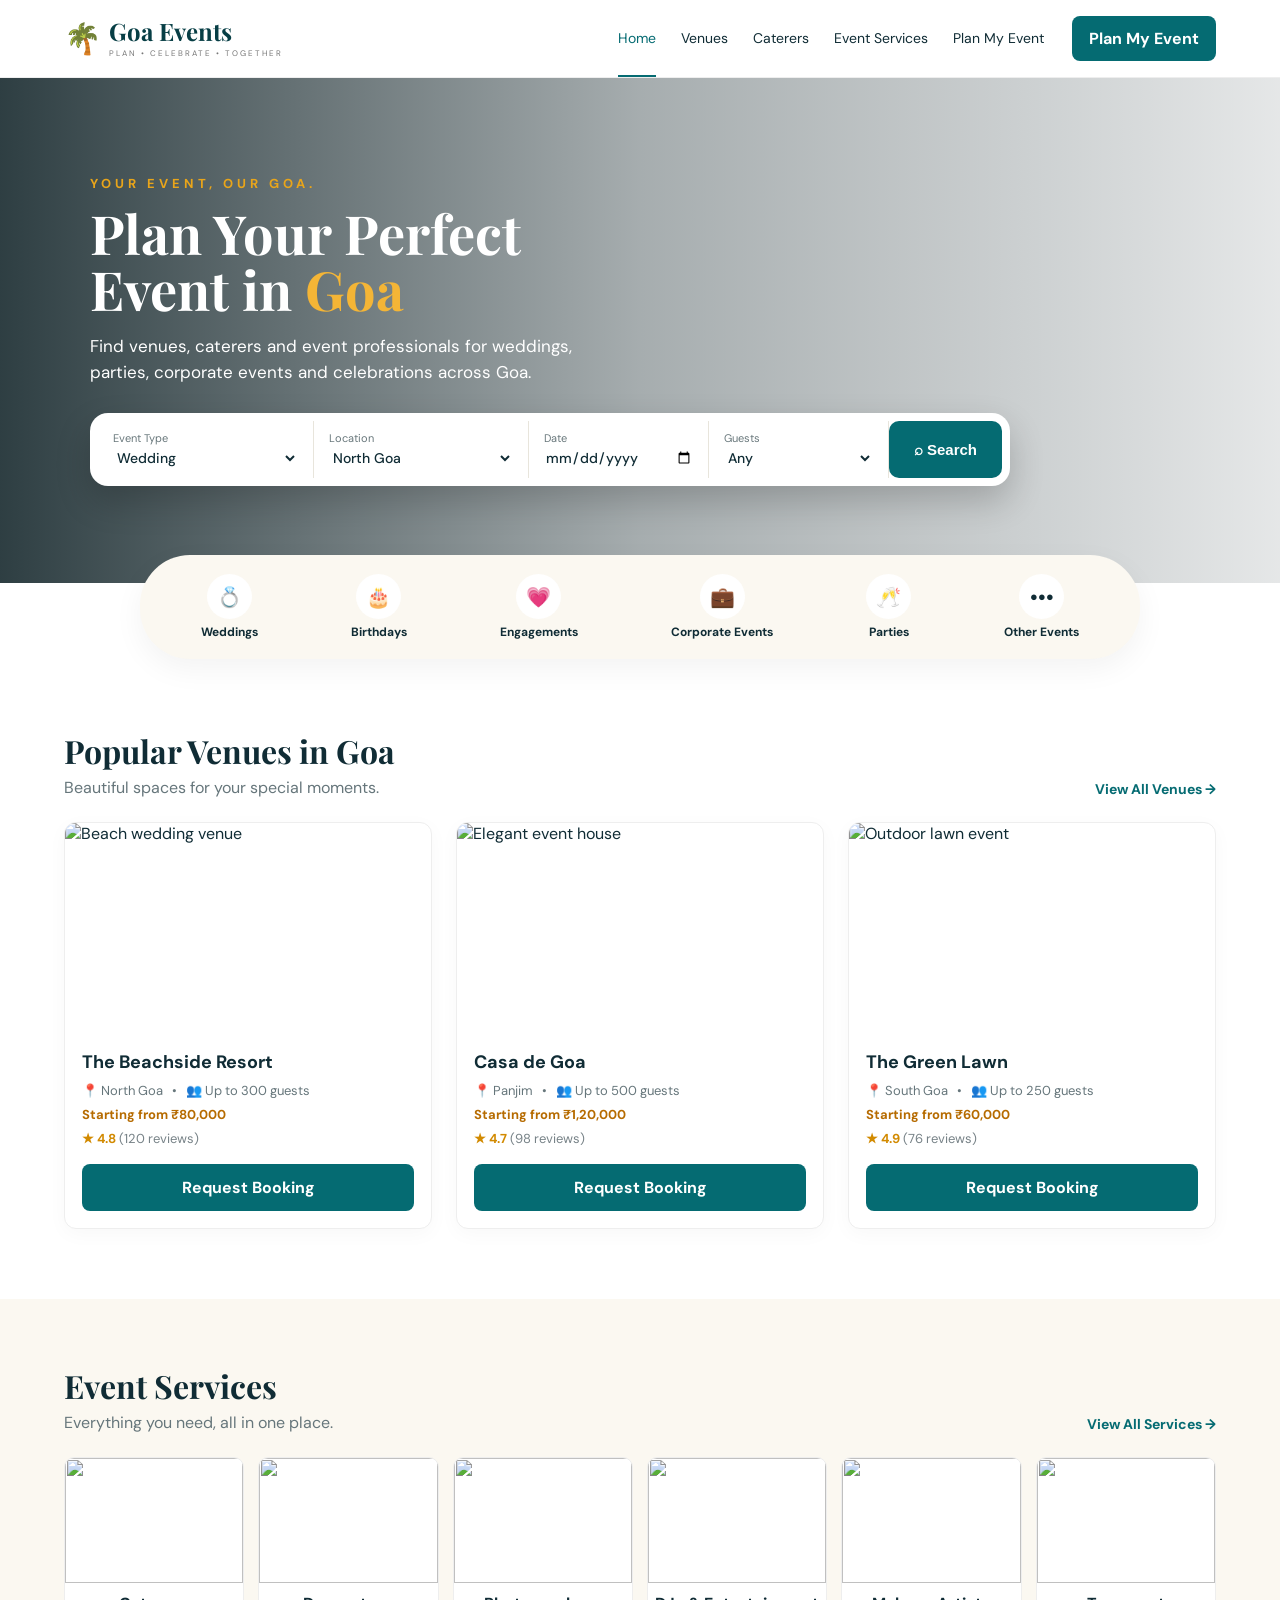
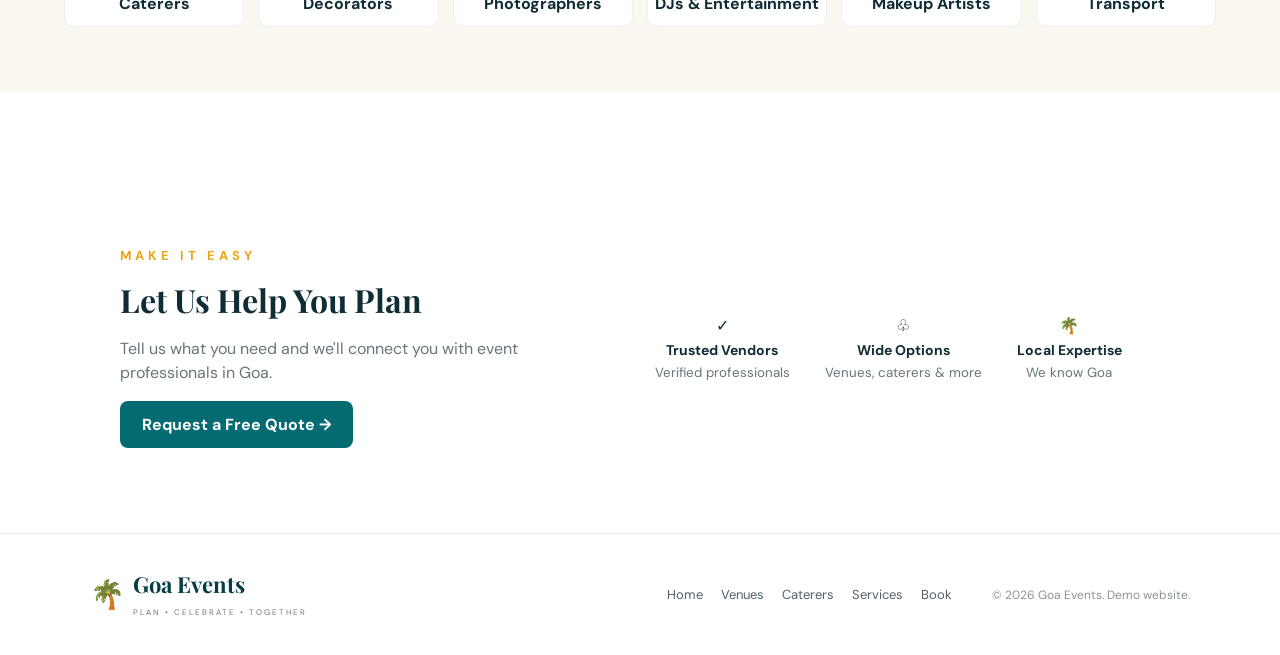
==== index.html @ 81d7f21c "Add files via upload" ====
<!DOCTYPE html>
<html lang="en">
<head>
  <meta charset="UTF-8">
  <meta name="viewport" content="width=device-width, initial-scale=1.0">
  <title>Goa Events | Plan Your Perfect Event in Goa</title>
  <meta name="description" content="Find venues, caterers and event professionals for weddings, parties and celebrations across Goa.">
  <link rel="preconnect" href="https://fonts.googleapis.com">
  <link rel="preconnect" href="https://fonts.gstatic.com" crossorigin>
  <link href="https://fonts.googleapis.com/css2?family=DM+Sans:wght@400;500;600;700&family=Playfair+Display:wght@600;700&display=swap" rel="stylesheet">
  <link rel="stylesheet" href="styles.css">
</head>
<body>
<header class="nav">
  <a class="brand" href="index.html"><span class="brand-mark">🌴</span><span><strong>Goa Events</strong><small>PLAN • CELEBRATE • TOGETHER</small></span></a>
  <nav>
    <a class="active" href="index.html">Home</a><a href="venues.html">Venues</a><a href="caterers.html">Caterers</a><a href="services.html">Event Services</a><a href="booking.html">Plan My Event</a>
  </nav>
  <a class="btn small" href="booking.html">Plan My Event</a>
  <button class="menu" aria-label="Open menu">☰</button>
</header>

<main>
<section class="hero">
  <div class="hero-overlay"></div>
  <div class="hero-content">
    <p class="eyebrow">YOUR EVENT, OUR GOA.</p>
    <h1>Plan Your Perfect<br>Event in <em>Goa</em></h1>
    <p class="hero-copy">Find venues, caterers and event professionals for weddings, parties, corporate events and celebrations across Goa.</p>
    <form class="searchbar" action="venues.html">
      <label>Event Type<select name="type"><option>Wedding</option><option>Birthday</option><option>Engagement</option><option>Corporate Event</option><option>Party</option></select></label>
      <label>Location<select name="location"><option>North Goa</option><option>Panjim</option><option>South Goa</option><option>Any Location</option></select></label>
      <label>Date<input type="date" name="date"></label>
      <label>Guests<select name="guests"><option>Any</option><option>50–100</option><option>100–200</option><option>200–300</option><option>300+</option></select></label>
      <button class="search-btn" type="submit">⌕ Search</button>
    </form>
  </div>
</section>

<section class="category-strip">
  <a href="venues.html"><span>💍</span>Weddings</a><a href="venues.html"><span>🎂</span>Birthdays</a><a href="venues.html"><span>💗</span>Engagements</a><a href="venues.html"><span>💼</span>Corporate Events</a><a href="venues.html"><span>🥂</span>Parties</a><a href="booking.html"><span>•••</span>Other Events</a>
</section>

<section class="section">
  <div class="section-head"><div><h2>Popular Venues in Goa</h2><p>Beautiful spaces for your special moments.</p></div><a href="venues.html" class="text-link">View All Venues →</a></div>
  <div class="cards">
    <article class="card"><img src="https://images.unsplash.com/photo-1519225421980-715cb0215aed?auto=format&fit=crop&w=900&q=80" alt="Beach wedding venue"><div class="card-body"><h3>The Beachside Resort</h3><p>📍 North Goa &nbsp; • &nbsp; 👥 Up to 300 guests</p><p class="price">Starting from ₹80,000</p><p class="rating">★ 4.8 <span>(120 reviews)</span></p><a class="btn full" href="booking.html?venue=The%20Beachside%20Resort">Request Booking</a></div></article>
    <article class="card"><img src="https://images.unsplash.com/photo-1601918774946-25832a4be0d6?auto=format&fit=crop&w=900&q=80" alt="Elegant event house"><div class="card-body"><h3>Casa de Goa</h3><p>📍 Panjim &nbsp; • &nbsp; 👥 Up to 500 guests</p><p class="price">Starting from ₹1,20,000</p><p class="rating">★ 4.7 <span>(98 reviews)</span></p><a class="btn full" href="booking.html?venue=Casa%20de%20Goa">Request Booking</a></div></article>
    <article class="card"><img src="https://images.unsplash.com/photo-1507504031003-b417219a0fde?auto=format&fit=crop&w=900&q=80" alt="Outdoor lawn event"><div class="card-body"><h3>The Green Lawn</h3><p>📍 South Goa &nbsp; • &nbsp; 👥 Up to 250 guests</p><p class="price">Starting from ₹60,000</p><p class="rating">★ 4.9 <span>(76 reviews)</span></p><a class="btn full" href="booking.html?venue=The%20Green%20Lawn">Request Booking</a></div></article>
  </div>
</section>

<section class="section soft">
  <div class="section-head"><div><h2>Event Services</h2><p>Everything you need, all in one place.</p></div><a href="services.html" class="text-link">View All Services →</a></div>
  <div class="service-grid">
    <a href="caterers.html"><img src="https://images.unsplash.com/photo-1555244162-803834f70033?auto=format&fit=crop&w=600&q=80"><b>Caterers</b></a>
    <a href="services.html"><img src="https://images.unsplash.com/photo-1478146896981-b80fe463b330?auto=format&fit=crop&w=600&q=80"><b>Decorators</b></a>
    <a href="services.html"><img src="https://images.unsplash.com/photo-1516035069371-29a1b244cc32?auto=format&fit=crop&w=600&q=80"><b>Photographers</b></a>
    <a href="services.html"><img src="https://images.unsplash.com/photo-1492684223066-81342ee5ff30?auto=format&fit=crop&w=600&q=80"><b>DJs & Entertainment</b></a>
    <a href="services.html"><img src="https://images.unsplash.com/photo-1487412947147-5cebf100ffc2?auto=format&fit=crop&w=600&q=80"><b>Makeup Artists</b></a>
    <a href="services.html"><img src="https://images.unsplash.com/photo-1549317661-bd32c8ce0db2?auto=format&fit=crop&w=600&q=80"><b>Transport</b></a>
  </div>
</section>

<section class="cta">
  <div><p class="eyebrow">MAKE IT EASY</p><h2>Let Us Help You Plan</h2><p>Tell us what you need and we'll connect you with event professionals in Goa.</p><a class="btn" href="booking.html">Request a Free Quote →</a></div>
  <div class="trust"><div>✓<b>Trusted Vendors</b><small>Verified professionals</small></div><div>♧<b>Wide Options</b><small>Venues, caterers & more</small></div><div>🌴<b>Local Expertise</b><small>We know Goa</small></div></div>
</section>
</main>

<footer><div class="footer-brand"><span>🌴</span><div><strong>Goa Events</strong><small>PLAN • CELEBRATE • TOGETHER</small></div></div><div class="footer-links"><a href="index.html">Home</a><a href="venues.html">Venues</a><a href="caterers.html">Caterers</a><a href="services.html">Services</a><a href="booking.html">Book</a></div><p>© 2026 Goa Events. Demo website.</p></footer>
<script src="script.js"></script>
</body>
</html>
---- styles.css ----
:root{--teal:#056b72;--teal2:#073e45;--gold:#e9a51a;--cream:#fbf8f1;--ink:#102c35;--muted:#66767b;--white:#fff;--line:#e8e5dc}*{box-sizing:border-box}body{margin:0;font-family:"DM Sans",sans-serif;color:var(--ink);background:#fff}a{text-decoration:none;color:inherit}.nav{height:78px;display:flex;align-items:center;gap:28px;padding:0 5%;background:#fff;position:sticky;top:0;z-index:10;border-bottom:1px solid #eee}.brand{display:flex;align-items:center;gap:8px;margin-right:auto}.brand-mark{font-size:30px}.brand strong{display:block;font-family:"Playfair Display",serif;font-size:24px;color:var(--teal2);line-height:1}.brand small{display:block;font-size:8px;letter-spacing:2px;color:#777;margin-top:5px}.nav nav{display:flex;gap:25px;font-size:14px}.nav nav a{padding:28px 0;border-bottom:2px solid transparent}.nav nav a.active,.nav nav a:hover{color:var(--teal);border-color:var(--teal)}.btn{display:inline-flex;align-items:center;justify-content:center;background:var(--teal);color:white;border:0;border-radius:8px;padding:13px 22px;font-weight:700;cursor:pointer}.btn:hover{background:var(--teal2)}.btn.small{padding:12px 17px}.btn.full{width:100%;margin-top:10px}.menu{display:none;border:0;background:none;font-size:25px}.hero{min-height:505px;display:flex;align-items:center;position:relative;background:url("https://images.unsplash.com/photo-1519225421980-715cb0215aed?auto=format&fit=crop&w=1800&q=85") center/cover}.hero-overlay{position:absolute;inset:0;background:linear-gradient(90deg,rgba(0,20,25,.82),rgba(0,20,25,.35),rgba(0,20,25,.1))}.hero-content{position:relative;color:#fff;width:min(1100px,90%);margin:auto;padding:60px 0}.eyebrow{letter-spacing:4px;font-size:13px;margin:0 0 14px;color:var(--gold);font-weight:700}.hero h1,.page-hero h1{font-family:"Playfair Display",serif;font-size:54px;line-height:1.03;margin:0 0 16px}.hero h1 em,.page-hero h1 em{color:#f4b536;font-style:normal}.hero-copy{font-size:17px;line-height:1.5;max-width:540px;margin-bottom:28px}.searchbar{display:grid;grid-template-columns:1.2fr 1.2fr 1fr 1fr auto;background:#fff;color:var(--ink);border-radius:18px;padding:8px;max-width:920px;box-shadow:0 15px 35px rgba(0,0,0,.2)}.searchbar label{padding:10px 15px;border-right:1px solid var(--line);font-size:11px;color:#68777b}.searchbar select,.searchbar input{display:block;border:0;background:none;font:500 14px "DM Sans";color:var(--ink);outline:0;width:100%;margin-top:3px}.search-btn{border:0;border-radius:10px;background:var(--teal);color:white;padding:0 25px;font-weight:700;font-size:15px}.category-strip{width:min(1000px,90%);margin:-28px auto 45px;background:var(--cream);border-radius:50px;box-shadow:0 10px 30px #0000000d;display:flex;justify-content:space-around;padding:14px;position:relative}.category-strip a{display:flex;flex-direction:column;align-items:center;gap:5px;font-size:12px;font-weight:700;padding:5px 15px}.category-strip span{display:grid;place-items:center;width:45px;height:45px;border-radius:50%;background:#fff;font-size:20px}.section{width:min(1200px,90%);margin:70px auto}.section.soft{width:100%;padding:65px 5%;background:var(--cream)}.section-head{display:flex;justify-content:space-between;align-items:end;margin-bottom:24px}.section h2,.cta h2{font-family:"Playfair Display",serif;font-size:32px;margin:0 0 5px}.section-head p{margin:0;color:var(--muted)}.text-link{font-weight:700;color:var(--teal);font-size:14px}.cards{display:grid;grid-template-columns:repeat(3,1fr);gap:24px}.card{border:1px solid #eee;border-radius:12px;overflow:hidden;background:white;box-shadow:0 5px 20px #00000008}.card img{width:100%;height:210px;object-fit:cover;display:block}.card-body{padding:17px}.card h3{margin:0 0 8px;font-size:18px}.card p{font-size:13px;color:var(--muted);margin:7px 0}.card .price{color:#b66b00;font-weight:700}.rating{color:#d28a00!important;font-weight:700}.rating span{color:#778287;font-weight:400}.service-grid{display:grid;grid-template-columns:repeat(6,1fr);gap:14px}.service-grid a{background:#fff;border:1px solid #eee;border-radius:10px;overflow:hidden;text-align:center;padding-bottom:12px}.service-grid img{width:100%;height:125px;object-fit:cover;display:block;margin-bottom:10px}.service-grid.large{grid-template-columns:repeat(3,1fr);gap:25px}.service-grid.large a{text-align:left;padding-bottom:20px}.service-grid.large h3,.service-grid.large p{padding:0 18px}.service-grid.large p{color:var(--muted);font-size:14px}.cta{background:url("https://images.unsplash.com/photo-1507525428034-b723cf961d3e?auto=format&fit=crop&w=1800&q=80") center/cover;min-height:350px;padding:55px 7%;display:flex;gap:60px;align-items:center}.cta>div:first-child{background:#ffffffeb;padding:30px;border-radius:18px;max-width:480px}.cta p:not(.eyebrow){color:var(--muted);line-height:1.5}.trust{background:#ffffffeb;border-radius:18px;padding:25px;display:flex;gap:35px}.trust div{display:flex;flex-direction:column;gap:5px;text-align:center}.trust div:first-letter{font-size:25px}.trust b{font-size:14px}.trust small{color:var(--muted)}footer{padding:35px 7%;display:flex;align-items:center;gap:40px;border-top:1px solid #eee;background:#fff}footer .footer-brand{display:flex;gap:8px;align-items:center;margin-right:auto}footer .footer-brand>span{font-size:28px}footer strong{font-family:"Playfair Display";font-size:22px;display:block;color:var(--teal2)}footer small{font-size:8px;letter-spacing:2px;color:#777}footer .footer-links{display:flex;gap:18px;font-size:13px;color:#516168}footer>p{font-size:12px;color:#899398}.page-hero{padding:75px 7%;background:var(--cream);text-align:center}.page-hero .eyebrow{color:var(--teal)}.page-hero h1{font-size:50px}.page-hero p:last-child{color:var(--muted);font-size:17px}.page-hero.compact{padding-bottom:55px}.filters{display:flex;gap:12px;margin-bottom:28px}.filters input,.filters select{padding:14px;border:1px solid #ddd;border-radius:8px;background:#fff;font:inherit}.filters input{flex:1}.venue-list{grid-template-columns:repeat(3,1fr)}.form-section{width:min(900px,90%);margin:60px auto}.booking-form{border:1px solid #e8e5dc;border-radius:18px;padding:35px;box-shadow:0 10px 30px #00000008}.booking-form h2{font-family:"Playfair Display";font-size:30px;margin-top:0}.muted{color:var(--muted)}.form-grid{display:grid;grid-template-columns:1fr 1fr;gap:18px}.booking-form label{display:block;font-weight:700;font-size:13px;margin:14px 0}.booking-form input,.booking-form select,.booking-form textarea{display:block;width:100%;margin-top:7px;border:1px solid #ddd;border-radius:8px;padding:13px;font:inherit}.form-message{margin-top:18px;font-weight:700;color:var(--teal)}@media(max-width:900px){.nav nav,.nav>.btn{display:none}.menu{display:block}.hero h1{font-size:43px}.searchbar{grid-template-columns:1fr 1fr}.searchbar label:nth-child(3),.searchbar label:nth-child(4){display:none}.search-btn{min-height:50px}.cards,.venue-list{grid-template-columns:1fr 1fr}.service-grid{grid-template-columns:repeat(3,1fr)}.cta{flex-direction:column}.trust{flex-wrap:wrap;justify-content:center}footer{flex-wrap:wrap}.footer-links{order:3;width:100%}}@media(max-width:600px){.nav{height:68px;padding:0 5%}.brand strong{font-size:20px}.hero{min-height:590px}.hero-content{padding-top:35px}.hero h1{font-size:39px}.searchbar{grid-template-columns:1fr}.searchbar label{display:block!important;border-right:0;border-bottom:1px solid var(--line)}.category-strip{border-radius:20px;display:grid;grid-template-columns:repeat(3,1fr);gap:5px}.cards,.venue-list,.service-grid.large{grid-template-columns:1fr}.service-grid{grid-template-columns:repeat(2,1fr)}.section{margin:45px auto}.section-head{align-items:start;gap:10px;flex-direction:column}.page-hero h1{font-size:40px}.filters{flex-direction:column}.form-grid{grid-template-columns:1fr}.booking-form{padding:22px}footer{padding:30px 5%;flex-direction:column;align-items:flex-start}.footer-links{flex-wrap:wrap}}
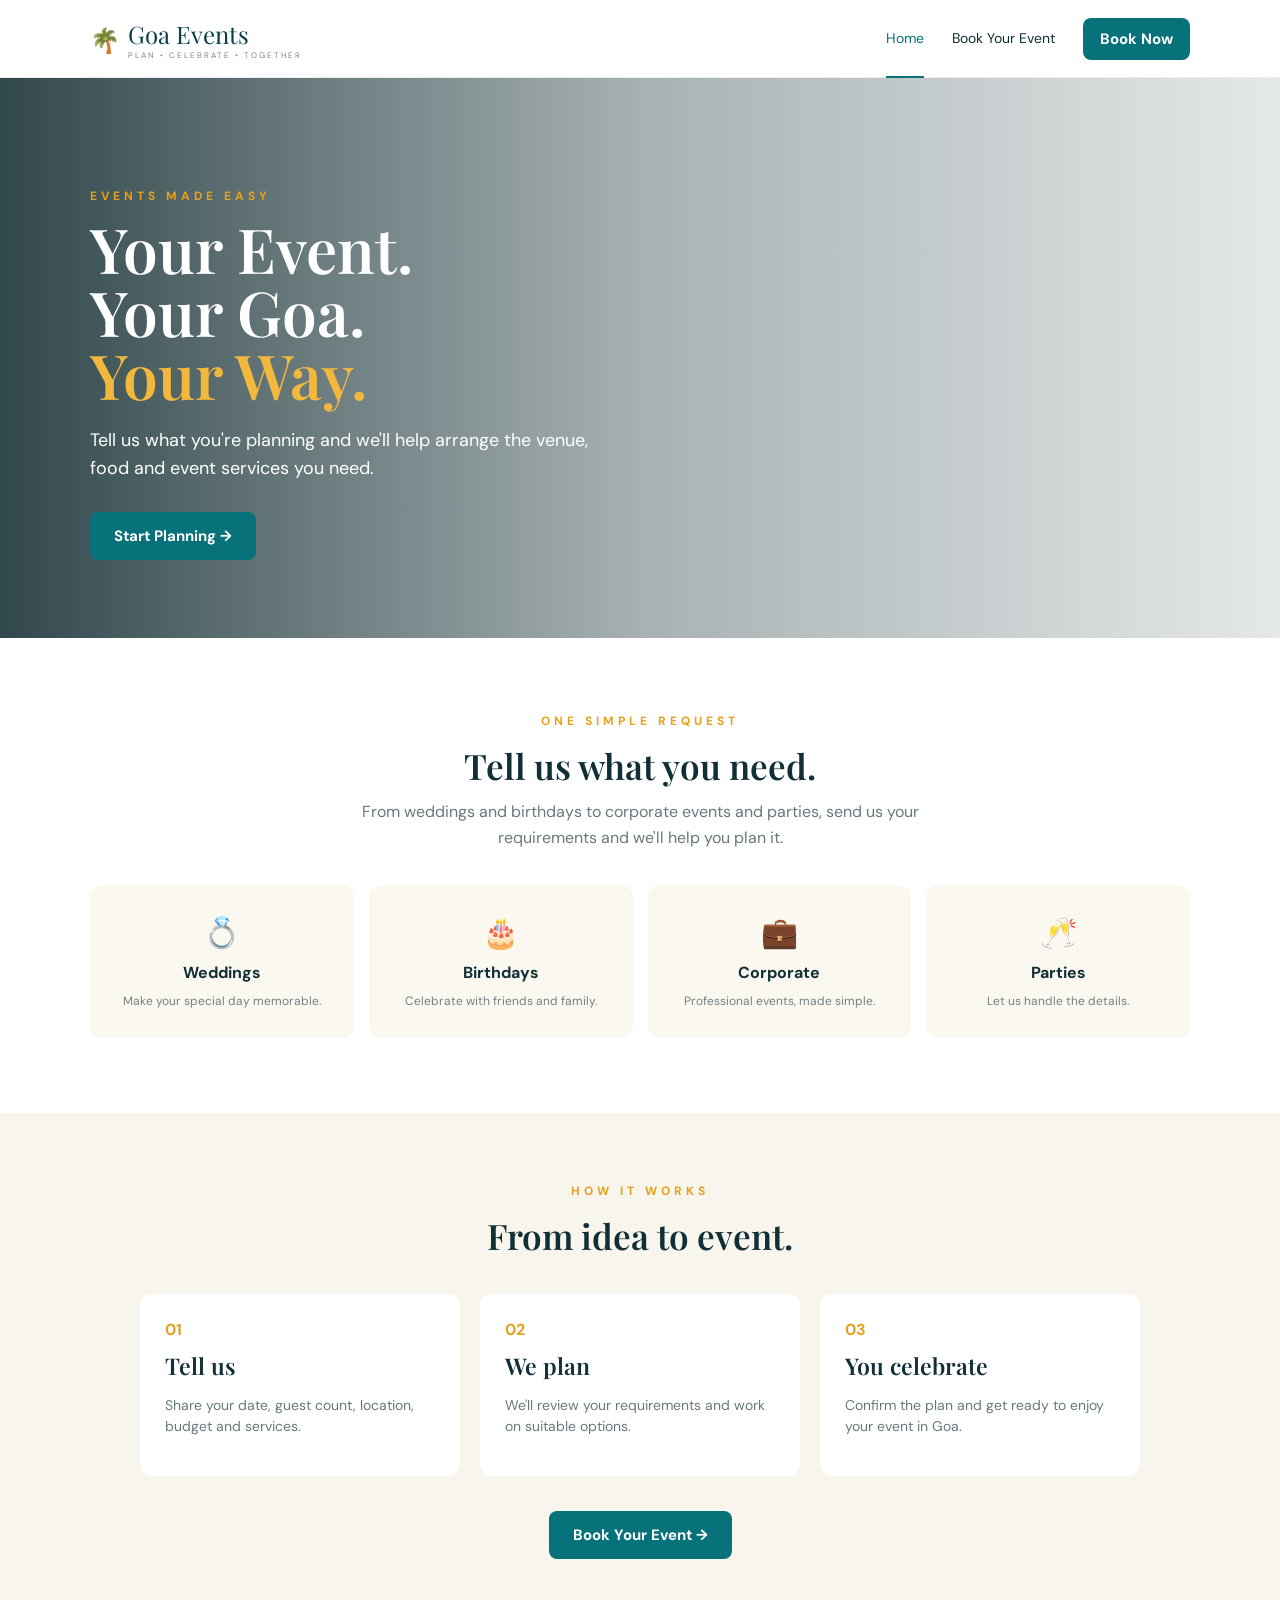
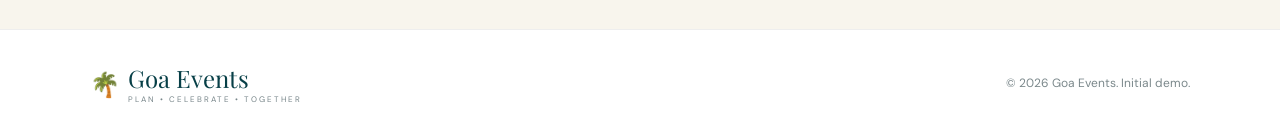
==== commit f249d023: "Add files via upload" ====
--- a/index.html
+++ b/index.html
@@ -1,74 +1,11 @@
-<!DOCTYPE html>
-<html lang="en">
-<head>
-  <meta charset="UTF-8">
-  <meta name="viewport" content="width=device-width, initial-scale=1.0">
-  <title>Goa Events | Plan Your Perfect Event in Goa</title>
-  <meta name="description" content="Find venues, caterers and event professionals for weddings, parties and celebrations across Goa.">
-  <link rel="preconnect" href="https://fonts.googleapis.com">
-  <link rel="preconnect" href="https://fonts.gstatic.com" crossorigin>
-  <link href="https://fonts.googleapis.com/css2?family=DM+Sans:wght@400;500;600;700&family=Playfair+Display:wght@600;700&display=swap" rel="stylesheet">
-  <link rel="stylesheet" href="styles.css">
-</head>
+<!doctype html>
+<html lang="en"><head><meta charset="utf-8"><meta name="viewport" content="width=device-width,initial-scale=1">
+<title>Goa Events — Book Your Event</title><link rel="preconnect" href="https://fonts.googleapis.com"><link rel="preconnect" href="https://fonts.gstatic.com" crossorigin><link href="https://fonts.googleapis.com/css2?family=DM+Sans:wght@400;500;600;700&family=Playfair+Display:wght@600;700&display=swap" rel="stylesheet"><link rel="stylesheet" href="styles.css"></head>
 <body>
-<header class="nav">
-  <a class="brand" href="index.html"><span class="brand-mark">🌴</span><span><strong>Goa Events</strong><small>PLAN • CELEBRATE • TOGETHER</small></span></a>
-  <nav>
-    <a class="active" href="index.html">Home</a><a href="venues.html">Venues</a><a href="caterers.html">Caterers</a><a href="services.html">Event Services</a><a href="booking.html">Plan My Event</a>
-  </nav>
-  <a class="btn small" href="booking.html">Plan My Event</a>
-  <button class="menu" aria-label="Open menu">☰</button>
-</header>
-
-<main>
-<section class="hero">
-  <div class="hero-overlay"></div>
-  <div class="hero-content">
-    <p class="eyebrow">YOUR EVENT, OUR GOA.</p>
-    <h1>Plan Your Perfect<br>Event in <em>Goa</em></h1>
-    <p class="hero-copy">Find venues, caterers and event professionals for weddings, parties, corporate events and celebrations across Goa.</p>
-    <form class="searchbar" action="venues.html">
-      <label>Event Type<select name="type"><option>Wedding</option><option>Birthday</option><option>Engagement</option><option>Corporate Event</option><option>Party</option></select></label>
-      <label>Location<select name="location"><option>North Goa</option><option>Panjim</option><option>South Goa</option><option>Any Location</option></select></label>
-      <label>Date<input type="date" name="date"></label>
-      <label>Guests<select name="guests"><option>Any</option><option>50–100</option><option>100–200</option><option>200–300</option><option>300+</option></select></label>
-      <button class="search-btn" type="submit">⌕ Search</button>
-    </form>
-  </div>
-</section>
-
-<section class="category-strip">
-  <a href="venues.html"><span>💍</span>Weddings</a><a href="venues.html"><span>🎂</span>Birthdays</a><a href="venues.html"><span>💗</span>Engagements</a><a href="venues.html"><span>💼</span>Corporate Events</a><a href="venues.html"><span>🥂</span>Parties</a><a href="booking.html"><span>•••</span>Other Events</a>
-</section>
-
-<section class="section">
-  <div class="section-head"><div><h2>Popular Venues in Goa</h2><p>Beautiful spaces for your special moments.</p></div><a href="venues.html" class="text-link">View All Venues →</a></div>
-  <div class="cards">
-    <article class="card"><img src="https://images.unsplash.com/photo-1519225421980-715cb0215aed?auto=format&fit=crop&w=900&q=80" alt="Beach wedding venue"><div class="card-body"><h3>The Beachside Resort</h3><p>📍 North Goa &nbsp; • &nbsp; 👥 Up to 300 guests</p><p class="price">Starting from ₹80,000</p><p class="rating">★ 4.8 <span>(120 reviews)</span></p><a class="btn full" href="booking.html?venue=The%20Beachside%20Resort">Request Booking</a></div></article>
-    <article class="card"><img src="https://images.unsplash.com/photo-1601918774946-25832a4be0d6?auto=format&fit=crop&w=900&q=80" alt="Elegant event house"><div class="card-body"><h3>Casa de Goa</h3><p>📍 Panjim &nbsp; • &nbsp; 👥 Up to 500 guests</p><p class="price">Starting from ₹1,20,000</p><p class="rating">★ 4.7 <span>(98 reviews)</span></p><a class="btn full" href="booking.html?venue=Casa%20de%20Goa">Request Booking</a></div></article>
-    <article class="card"><img src="https://images.unsplash.com/photo-1507504031003-b417219a0fde?auto=format&fit=crop&w=900&q=80" alt="Outdoor lawn event"><div class="card-body"><h3>The Green Lawn</h3><p>📍 South Goa &nbsp; • &nbsp; 👥 Up to 250 guests</p><p class="price">Starting from ₹60,000</p><p class="rating">★ 4.9 <span>(76 reviews)</span></p><a class="btn full" href="booking.html?venue=The%20Green%20Lawn">Request Booking</a></div></article>
-  </div>
-</section>
-
-<section class="section soft">
-  <div class="section-head"><div><h2>Event Services</h2><p>Everything you need, all in one place.</p></div><a href="services.html" class="text-link">View All Services →</a></div>
-  <div class="service-grid">
-    <a href="caterers.html"><img src="https://images.unsplash.com/photo-1555244162-803834f70033?auto=format&fit=crop&w=600&q=80"><b>Caterers</b></a>
-    <a href="services.html"><img src="https://images.unsplash.com/photo-1478146896981-b80fe463b330?auto=format&fit=crop&w=600&q=80"><b>Decorators</b></a>
-    <a href="services.html"><img src="https://images.unsplash.com/photo-1516035069371-29a1b244cc32?auto=format&fit=crop&w=600&q=80"><b>Photographers</b></a>
-    <a href="services.html"><img src="https://images.unsplash.com/photo-1492684223066-81342ee5ff30?auto=format&fit=crop&w=600&q=80"><b>DJs & Entertainment</b></a>
-    <a href="services.html"><img src="https://images.unsplash.com/photo-1487412947147-5cebf100ffc2?auto=format&fit=crop&w=600&q=80"><b>Makeup Artists</b></a>
-    <a href="services.html"><img src="https://images.unsplash.com/photo-1549317661-bd32c8ce0db2?auto=format&fit=crop&w=600&q=80"><b>Transport</b></a>
-  </div>
-</section>
-
-<section class="cta">
-  <div><p class="eyebrow">MAKE IT EASY</p><h2>Let Us Help You Plan</h2><p>Tell us what you need and we'll connect you with event professionals in Goa.</p><a class="btn" href="booking.html">Request a Free Quote →</a></div>
-  <div class="trust"><div>✓<b>Trusted Vendors</b><small>Verified professionals</small></div><div>♧<b>Wide Options</b><small>Venues, caterers & more</small></div><div>🌴<b>Local Expertise</b><small>We know Goa</small></div></div>
-</section>
-</main>
-
-<footer><div class="footer-brand"><span>🌴</span><div><strong>Goa Events</strong><small>PLAN • CELEBRATE • TOGETHER</small></div></div><div class="footer-links"><a href="index.html">Home</a><a href="venues.html">Venues</a><a href="caterers.html">Caterers</a><a href="services.html">Services</a><a href="booking.html">Book</a></div><p>© 2026 Goa Events. Demo website.</p></footer>
-<script src="script.js"></script>
-</body>
-</html>+<header><a class="logo" href="index.html">🌴 <span>Goa Events<small>PLAN • CELEBRATE • TOGETHER</small></span></a><nav><a class="active" href="index.html">Home</a><a href="booking.html">Book Your Event</a></nav><a class="btn small" href="booking.html">Book Now</a></header>
+<section class="hero"><div class="shade"></div><div class="hero-content"><p class="eyebrow">EVENTS MADE EASY</p><h1>Your Event.<br>Your Goa.<br><em>Your Way.</em></h1><p>Tell us what you're planning and we'll help arrange the venue, food and event services you need.</p><a class="btn" href="booking.html">Start Planning →</a></div></section>
+<section class="intro"><p class="eyebrow">ONE SIMPLE REQUEST</p><h2>Tell us what you need.</h2><p>From weddings and birthdays to corporate events and parties, send us your requirements and we'll help you plan it.</p>
+<div class="features"><div>💍<b>Weddings</b><span>Make your special day memorable.</span></div><div>🎂<b>Birthdays</b><span>Celebrate with friends and family.</span></div><div>💼<b>Corporate</b><span>Professional events, made simple.</span></div><div>🥂<b>Parties</b><span>Let us handle the details.</span></div></div></section>
+<section class="how"><p class="eyebrow">HOW IT WORKS</p><h2>From idea to event.</h2><div class="steps"><div><strong>01</strong><h3>Tell us</h3><p>Share your date, guest count, location, budget and services.</p></div><div><strong>02</strong><h3>We plan</h3><p>We'll review your requirements and work on suitable options.</p></div><div><strong>03</strong><h3>You celebrate</h3><p>Confirm the plan and get ready to enjoy your event in Goa.</p></div></div><a class="btn" href="booking.html">Book Your Event →</a></section>
+<footer><div class="logo">🌴 <span>Goa Events<small>PLAN • CELEBRATE • TOGETHER</small></span></div><p>© 2026 Goa Events. Initial demo.</p></footer>
+</body></html>
--- a/styles.css
+++ b/styles.css
@@ -1 +1 @@
-:root{--teal:#056b72;--teal2:#073e45;--gold:#e9a51a;--cream:#fbf8f1;--ink:#102c35;--muted:#66767b;--white:#fff;--line:#e8e5dc}*{box-sizing:border-box}body{margin:0;font-family:"DM Sans",sans-serif;color:var(--ink);background:#fff}a{text-decoration:none;color:inherit}.nav{height:78px;display:flex;align-items:center;gap:28px;padding:0 5%;background:#fff;position:sticky;top:0;z-index:10;border-bottom:1px solid #eee}.brand{display:flex;align-items:center;gap:8px;margin-right:auto}.brand-mark{font-size:30px}.brand strong{display:block;font-family:"Playfair Display",serif;font-size:24px;color:var(--teal2);line-height:1}.brand small{display:block;font-size:8px;letter-spacing:2px;color:#777;margin-top:5px}.nav nav{display:flex;gap:25px;font-size:14px}.nav nav a{padding:28px 0;border-bottom:2px solid transparent}.nav nav a.active,.nav nav a:hover{color:var(--teal);border-color:var(--teal)}.btn{display:inline-flex;align-items:center;justify-content:center;background:var(--teal);color:white;border:0;border-radius:8px;padding:13px 22px;font-weight:700;cursor:pointer}.btn:hover{background:var(--teal2)}.btn.small{padding:12px 17px}.btn.full{width:100%;margin-top:10px}.menu{display:none;border:0;background:none;font-size:25px}.hero{min-height:505px;display:flex;align-items:center;position:relative;background:url("https://images.unsplash.com/photo-1519225421980-715cb0215aed?auto=format&fit=crop&w=1800&q=85") center/cover}.hero-overlay{position:absolute;inset:0;background:linear-gradient(90deg,rgba(0,20,25,.82),rgba(0,20,25,.35),rgba(0,20,25,.1))}.hero-content{position:relative;color:#fff;width:min(1100px,90%);margin:auto;padding:60px 0}.eyebrow{letter-spacing:4px;font-size:13px;margin:0 0 14px;color:var(--gold);font-weight:700}.hero h1,.page-hero h1{font-family:"Playfair Display",serif;font-size:54px;line-height:1.03;margin:0 0 16px}.hero h1 em,.page-hero h1 em{color:#f4b536;font-style:normal}.hero-copy{font-size:17px;line-height:1.5;max-width:540px;margin-bottom:28px}.searchbar{display:grid;grid-template-columns:1.2fr 1.2fr 1fr 1fr auto;background:#fff;color:var(--ink);border-radius:18px;padding:8px;max-width:920px;box-shadow:0 15px 35px rgba(0,0,0,.2)}.searchbar label{padding:10px 15px;border-right:1px solid var(--line);font-size:11px;color:#68777b}.searchbar select,.searchbar input{display:block;border:0;background:none;font:500 14px "DM Sans";color:var(--ink);outline:0;width:100%;margin-top:3px}.search-btn{border:0;border-radius:10px;background:var(--teal);color:white;padding:0 25px;font-weight:700;font-size:15px}.category-strip{width:min(1000px,90%);margin:-28px auto 45px;background:var(--cream);border-radius:50px;box-shadow:0 10px 30px #0000000d;display:flex;justify-content:space-around;padding:14px;position:relative}.category-strip a{display:flex;flex-direction:column;align-items:center;gap:5px;font-size:12px;font-weight:700;padding:5px 15px}.category-strip span{display:grid;place-items:center;width:45px;height:45px;border-radius:50%;background:#fff;font-size:20px}.section{width:min(1200px,90%);margin:70px auto}.section.soft{width:100%;padding:65px 5%;background:var(--cream)}.section-head{display:flex;justify-content:space-between;align-items:end;margin-bottom:24px}.section h2,.cta h2{font-family:"Playfair Display",serif;font-size:32px;margin:0 0 5px}.section-head p{margin:0;color:var(--muted)}.text-link{font-weight:700;color:var(--teal);font-size:14px}.cards{display:grid;grid-template-columns:repeat(3,1fr);gap:24px}.card{border:1px solid #eee;border-radius:12px;overflow:hidden;background:white;box-shadow:0 5px 20px #00000008}.card img{width:100%;height:210px;object-fit:cover;display:block}.card-body{padding:17px}.card h3{margin:0 0 8px;font-size:18px}.card p{font-size:13px;color:var(--muted);margin:7px 0}.card .price{color:#b66b00;font-weight:700}.rating{color:#d28a00!important;font-weight:700}.rating span{color:#778287;font-weight:400}.service-grid{display:grid;grid-template-columns:repeat(6,1fr);gap:14px}.service-grid a{background:#fff;border:1px solid #eee;border-radius:10px;overflow:hidden;text-align:center;padding-bottom:12px}.service-grid img{width:100%;height:125px;object-fit:cover;display:block;margin-bottom:10px}.service-grid.large{grid-template-columns:repeat(3,1fr);gap:25px}.service-grid.large a{text-align:left;padding-bottom:20px}.service-grid.large h3,.service-grid.large p{padding:0 18px}.service-grid.large p{color:var(--muted);font-size:14px}.cta{background:url("https://images.unsplash.com/photo-1507525428034-b723cf961d3e?auto=format&fit=crop&w=1800&q=80") center/cover;min-height:350px;padding:55px 7%;display:flex;gap:60px;align-items:center}.cta>div:first-child{background:#ffffffeb;padding:30px;border-radius:18px;max-width:480px}.cta p:not(.eyebrow){color:var(--muted);line-height:1.5}.trust{background:#ffffffeb;border-radius:18px;padding:25px;display:flex;gap:35px}.trust div{display:flex;flex-direction:column;gap:5px;text-align:center}.trust div:first-letter{font-size:25px}.trust b{font-size:14px}.trust small{color:var(--muted)}footer{padding:35px 7%;display:flex;align-items:center;gap:40px;border-top:1px solid #eee;background:#fff}footer .footer-brand{display:flex;gap:8px;align-items:center;margin-right:auto}footer .footer-brand>span{font-size:28px}footer strong{font-family:"Playfair Display";font-size:22px;display:block;color:var(--teal2)}footer small{font-size:8px;letter-spacing:2px;color:#777}footer .footer-links{display:flex;gap:18px;font-size:13px;color:#516168}footer>p{font-size:12px;color:#899398}.page-hero{padding:75px 7%;background:var(--cream);text-align:center}.page-hero .eyebrow{color:var(--teal)}.page-hero h1{font-size:50px}.page-hero p:last-child{color:var(--muted);font-size:17px}.page-hero.compact{padding-bottom:55px}.filters{display:flex;gap:12px;margin-bottom:28px}.filters input,.filters select{padding:14px;border:1px solid #ddd;border-radius:8px;background:#fff;font:inherit}.filters input{flex:1}.venue-list{grid-template-columns:repeat(3,1fr)}.form-section{width:min(900px,90%);margin:60px auto}.booking-form{border:1px solid #e8e5dc;border-radius:18px;padding:35px;box-shadow:0 10px 30px #00000008}.booking-form h2{font-family:"Playfair Display";font-size:30px;margin-top:0}.muted{color:var(--muted)}.form-grid{display:grid;grid-template-columns:1fr 1fr;gap:18px}.booking-form label{display:block;font-weight:700;font-size:13px;margin:14px 0}.booking-form input,.booking-form select,.booking-form textarea{display:block;width:100%;margin-top:7px;border:1px solid #ddd;border-radius:8px;padding:13px;font:inherit}.form-message{margin-top:18px;font-weight:700;color:var(--teal)}@media(max-width:900px){.nav nav,.nav>.btn{display:none}.menu{display:block}.hero h1{font-size:43px}.searchbar{grid-template-columns:1fr 1fr}.searchbar label:nth-child(3),.searchbar label:nth-child(4){display:none}.search-btn{min-height:50px}.cards,.venue-list{grid-template-columns:1fr 1fr}.service-grid{grid-template-columns:repeat(3,1fr)}.cta{flex-direction:column}.trust{flex-wrap:wrap;justify-content:center}footer{flex-wrap:wrap}.footer-links{order:3;width:100%}}@media(max-width:600px){.nav{height:68px;padding:0 5%}.brand strong{font-size:20px}.hero{min-height:590px}.hero-content{padding-top:35px}.hero h1{font-size:39px}.searchbar{grid-template-columns:1fr}.searchbar label{display:block!important;border-right:0;border-bottom:1px solid var(--line)}.category-strip{border-radius:20px;display:grid;grid-template-columns:repeat(3,1fr);gap:5px}.cards,.venue-list,.service-grid.large{grid-template-columns:1fr}.service-grid{grid-template-columns:repeat(2,1fr)}.section{margin:45px auto}.section-head{align-items:start;gap:10px;flex-direction:column}.page-hero h1{font-size:40px}.filters{flex-direction:column}.form-grid{grid-template-columns:1fr}.booking-form{padding:22px}footer{padding:30px 5%;flex-direction:column;align-items:flex-start}.footer-links{flex-wrap:wrap}}+*{box-sizing:border-box}body{margin:0;font-family:"DM Sans",sans-serif;color:#102f36;background:#fff}a{text-decoration:none;color:inherit}header{height:78px;padding:0 7%;display:flex;align-items:center;gap:28px;background:#fff;border-bottom:1px solid #eee;position:sticky;top:0;z-index:5}.logo{display:flex;align-items:center;gap:8px;margin-right:auto;font-family:"Playfair Display";font-size:24px;color:#073f47}.logo small{font-family:"DM Sans";display:block;font-size:8px;letter-spacing:2px;color:#78868a}.logo:first-letter{font-family:sans-serif}nav{display:flex;gap:28px;font-size:14px}nav a{padding:29px 0;border-bottom:2px solid transparent}nav a.active,nav a:hover{color:#08727a;border-color:#08727a}.btn{display:inline-block;background:#08727a;color:#fff;padding:14px 24px;border-radius:8px;font-weight:700;border:0;cursor:pointer;font-size:15px}.btn:hover{background:#064f55}.btn.small{padding:11px 17px}.hero{height:560px;background:url("https://images.unsplash.com/photo-1519225421980-715cb0215aed?auto=format&fit=crop&w=1800&q=85") center/cover;position:relative}.shade{position:absolute;inset:0;background:linear-gradient(90deg,rgba(3,31,36,.82),rgba(3,31,36,.35),rgba(3,31,36,.1))}.hero-content{position:relative;color:#fff;width:min(1100px,86%);margin:auto;padding-top:110px}.eyebrow{font-size:12px;letter-spacing:4px;font-weight:700;color:#e5a11d;margin:0 0 13px}.hero h1{font:600 62px/1.02 "Playfair Display";margin:0 0 20px}.hero h1 em,.page-title h1 em{font-style:normal;color:#f2b83e}.hero p:not(.eyebrow){font-size:18px;line-height:1.55;max-width:520px;margin-bottom:30px}.intro,.how{width:min(1100px,86%);margin:75px auto;text-align:center}.intro h2,.how h2,.form-wrap h2{font:600 35px "Playfair Display";margin:0 0 10px}.intro>p:not(.eyebrow){color:#68797d;max-width:650px;margin:0 auto 35px;line-height:1.6}.features{display:grid;grid-template-columns:repeat(4,1fr);gap:15px;margin-top:35px}.features div{background:#fbf8f0;padding:28px 18px;border-radius:12px;font-size:30px}.features b,.features span{display:block}.features b{font-size:16px;margin:10px}.features span{font-size:12px;color:#738084;line-height:1.4}.how{background:#f8f5ed;width:100%;padding:70px 7%;margin-bottom:0}.steps{display:grid;grid-template-columns:repeat(3,1fr);gap:20px;max-width:1000px;margin:35px auto}.steps div{background:#fff;padding:25px;border-radius:12px;text-align:left}.steps strong{color:#e1a21e}.steps h3{font:600 23px "Playfair Display";margin:10px 0}.steps p{color:#68797d;line-height:1.5;font-size:14px}.page-title{text-align:center;background:#f8f5ed;padding:70px 7%}.page-title h1{font:600 52px "Playfair Display";margin:0 0 12px}.page-title p:last-child{color:#6b7a7e}.form-wrap{width:min(900px,90%);margin:55px auto}.form-wrap form{border:1px solid #e7e3d9;border-radius:18px;padding:35px;box-shadow:0 10px 35px #00000008}.form-wrap h2{font-size:28px;margin-top:25px}.form-wrap h2:first-child{margin-top:0}.grid{display:grid;grid-template-columns:1fr 1fr;gap:8px 18px}.form-wrap label{display:block;font-size:13px;font-weight:700;margin:12px 0}.form-wrap input,.form-wrap select,.form-wrap textarea{display:block;width:100%;margin-top:7px;border:1px solid #d8d9d4;border-radius:8px;padding:13px;font:inherit;background:#fff}.checks{display:grid;grid-template-columns:repeat(2,1fr);gap:10px;margin:15px 0 20px}.checks label{padding:14px;border:1px solid #e3e3de;border-radius:8px;font-weight:500}.checks input{display:inline;width:auto;margin-right:8px}.submit{margin-top:10px}.success{margin-top:18px;padding:15px;background:#edf8f5;border-radius:8px;color:#08727a;font-weight:600}footer{padding:32px 7%;display:flex;align-items:center;border-top:1px solid #eee}footer p{margin-left:auto;color:#7b888b;font-size:12px}@media(max-width:750px){header{padding:0 5%;height:68px}header nav,.small{display:none}.hero{height:570px}.hero-content{padding-top:80px}.hero h1{font-size:47px}.features,.steps,.grid{grid-template-columns:1fr 1fr}.checks{grid-template-columns:1fr}.form-wrap form{padding:23px}.page-title h1{font-size:42px}}@media(max-width:500px){.features,.steps,.grid{grid-template-columns:1fr}.hero h1{font-size:41px}.hero-content{padding-top:65px}footer{display:block}footer p{margin-left:0;margin-top:20px}}
